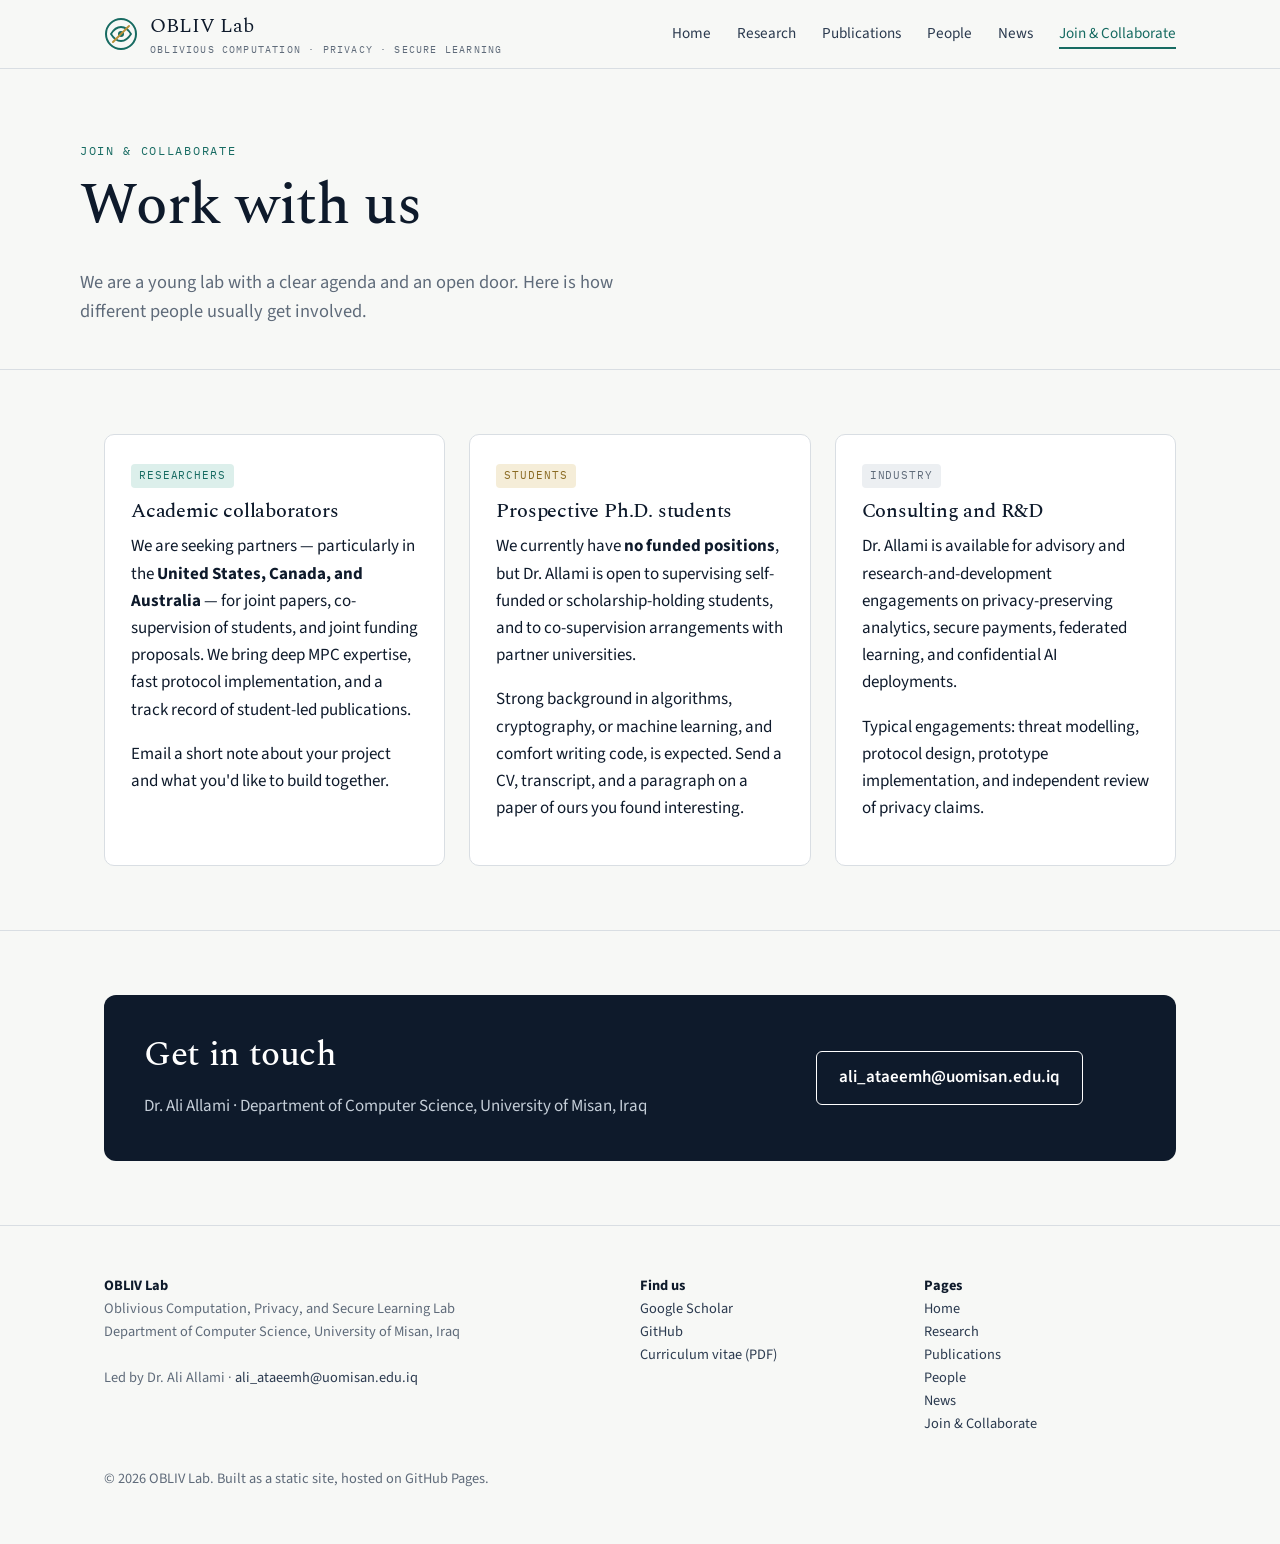
==== join.html @ cf1534f7 "Add files via upload" ====
<!DOCTYPE html><html lang="en"><head><meta charset="utf-8"><meta name="viewport" content="width=device-width,initial-scale=1">
<title>Join & Collaborate · OBLIV Lab · University of Misan</title><meta name="description" content="Collaborate with OBLIV Lab or apply as a PhD student.">
<meta property="og:title" content="Join & Collaborate · OBLIV Lab"><meta property="og:description" content="Collaborate with OBLIV Lab or apply as a PhD student.">
<link rel="preconnect" href="https://fonts.googleapis.com"><link href="https://fonts.googleapis.com/css2?family=Spectral:ital,wght@0,400;0,500;1,400;1,500&family=Source+Sans+3:wght@400;600&family=IBM+Plex+Mono:wght@400;500&display=swap" rel="stylesheet">
<link rel="stylesheet" href="assets/style.css">
<script type="application/ld+json">{"@context":"https://schema.org","@type":"Person","name":"Ali Allami","jobTitle":"Assistant Professor of Computer Science","affiliation":"University of Misan","email":"ali_ataeemh@uomisan.edu.iq","url":"https://aaallami.github.io/oblivlab/","sameAs":["https://scholar.google.com/citations?user=SB2VG4AAAAAJ","https://github.com/aaallami"]}</script>
</head><body>
<header><div class="wrap nav"><a class="brand" href="index.html"><svg width="34" height="34" viewBox="0 0 34 34" aria-hidden="true"><circle cx="17" cy="17" r="15" fill="none" stroke="#176B62" stroke-width="2"/><path d="M7 17c3-5 7-7 10-7s7 2 10 7c-3 5-7 7-10 7s-7-2-10-7z" fill="none" stroke="#176B62" stroke-width="1.8"/><circle cx="17" cy="17" r="3" fill="#176B62"/><path d="M9 25L25 9" stroke="#B8913A" stroke-width="2" stroke-linecap="round"/></svg><span>OBLIV Lab<small>Oblivious Computation · Privacy · Secure Learning</small></span></a>
<button class="menu" aria-label="Menu">Menu</button><ul><li><a href="index.html" class="">Home</a></li><li><a href="research.html" class="">Research</a></li><li><a href="publications.html" class="">Publications</a></li><li><a href="people.html" class="">People</a></li><li><a href="news.html" class="">News</a></li><li><a href="join.html" class="active">Join & Collaborate</a></li></ul></div></header>
<main><!--title:Join & Collaborate--><!--desc:Collaborate with OBLIV Lab or apply as a PhD student.-->
<div class="wrap" style="padding:72px 0 24px"><div class="eyebrow">Join & collaborate</div><h1>Work with us</h1><p class="lead muted" style="max-width:60ch;font-size:1.15rem">We are a young lab with a clear agenda and an open door. Here is how different people usually get involved.</p></div>
<section><div class="wrap grid c3">
 <div class="card reveal"><span class="tag">Researchers</span><h3 style="margin-top:12px">Academic collaborators</h3><p>We are seeking partners — particularly in the <strong>United States, Canada, and Australia</strong> — for joint papers, co-supervision of students, and joint funding proposals. We bring deep MPC expertise, fast protocol implementation, and a track record of student-led publications.</p><p>Email a short note about your project and what you'd like to build together.</p></div>
 <div class="card reveal"><span class="tag gold">Students</span><h3 style="margin-top:12px">Prospective Ph.D. students</h3><p>We currently have <strong>no funded positions</strong>, but Dr. Allami is open to supervising self-funded or scholarship-holding students, and to co-supervision arrangements with partner universities.</p><p>Strong background in algorithms, cryptography, or machine learning, and comfort writing code, is expected. Send a CV, transcript, and a paragraph on a paper of ours you found interesting.</p></div>
 <div class="card reveal"><span class="tag grey">Industry</span><h3 style="margin-top:12px">Consulting and R&amp;D</h3><p>Dr. Allami is available for advisory and research-and-development engagements on privacy-preserving analytics, secure payments, federated learning, and confidential AI deployments.</p><p>Typical engagements: threat modelling, protocol design, prototype implementation, and independent review of privacy claims.</p></div>
</div></section>
<section><div class="wrap"><div class="callout reveal"><div><h2>Get in touch</h2><p style="color:#C5CED8;margin:0">Dr. Ali Allami · Department of Computer Science, University of Misan, Iraq</p></div><div><a class="btn" href="mailto:ali_ataeemh@uomisan.edu.iq">ali_ataeemh@uomisan.edu.iq</a></div></div></div></section>
</main>
<footer><div class="wrap"><div class="cols"><div><strong style="color:var(--ink)">OBLIV Lab</strong><br>Oblivious Computation, Privacy, and Secure Learning Lab<br>Department of Computer Science, University of Misan, Iraq<br><br>Led by Dr. Ali Allami · <a href="mailto:ali_ataeemh@uomisan.edu.iq">ali_ataeemh@uomisan.edu.iq</a></div>
<div><strong style="color:var(--ink)">Find us</strong><br><a href="https://scholar.google.com/citations?user=SB2VG4AAAAAJ">Google Scholar</a><br><a href="https://github.com/aaallami">GitHub</a><br><a href="assets/Ali_Allami_CV.pdf">Curriculum vitae (PDF)</a></div>
<div><strong style="color:var(--ink)">Pages</strong><br><a href="index.html">Home</a><br><a href="research.html">Research</a><br><a href="publications.html">Publications</a><br><a href="people.html">People</a><br><a href="news.html">News</a><br><a href="join.html">Join & Collaborate</a></div></div>
<p style="margin-top:32px">© 2026 OBLIV Lab. Built as a static site, hosted on GitHub Pages.</p></div></footer>
<script src="assets/site.js"></script></body></html>
---- assets/style.css ----
:root{
  --ink:#0E1A2B; --ink-2:#2B3A4F; --muted:#5F6B7A; --line:#D9DEE3;
  --paper:#F7F8F6; --card:#FFFFFF; --teal:#176B62; --teal-soft:#DCEFEB; --gold:#B8913A;
  --display:"Spectral",Georgia,serif; --body:"Source Sans 3","Segoe UI",system-ui,sans-serif; --mono:"IBM Plex Mono",ui-monospace,monospace;
  --max:1120px;
}
*{box-sizing:border-box}
html{scroll-behavior:smooth}
body{margin:0;background:var(--paper);color:var(--ink);font-family:var(--body);font-size:17px;line-height:1.6}
a{color:var(--teal);text-decoration:none}
a:hover{text-decoration:underline}
:focus-visible{outline:2px solid var(--gold);outline-offset:3px}
.wrap{max-width:var(--max);margin:0 auto;padding:0 24px}
h1,h2,h3{font-family:var(--display);font-weight:500;line-height:1.15;margin:0 0 .5em;letter-spacing:-.01em}
h1{font-size:clamp(2.2rem,5vw,3.6rem)}
h2{font-size:clamp(1.6rem,3vw,2.2rem)}
h3{font-size:1.25rem}
p{margin:0 0 1em}
.eyebrow{font-family:var(--mono);font-size:.75rem;letter-spacing:.14em;text-transform:uppercase;color:var(--teal);margin-bottom:.8rem}
.muted{color:var(--muted)}
/* header */
header{position:sticky;top:0;z-index:10;background:rgba(247,248,246,.92);backdrop-filter:blur(8px);border-bottom:1px solid var(--line)}
.nav{display:flex;align-items:center;justify-content:space-between;height:68px}
.brand{display:flex;align-items:center;gap:12px;color:var(--ink);font-family:var(--display);font-size:1.25rem}
.brand:hover{text-decoration:none}
.brand small{display:block;font-family:var(--mono);font-size:.62rem;letter-spacing:.12em;text-transform:uppercase;color:var(--muted)}
.nav ul{list-style:none;display:flex;gap:26px;margin:0;padding:0}
.nav ul a{color:var(--ink-2);font-size:.95rem}
.nav ul a.active,.nav ul a:hover{color:var(--teal);text-decoration:none;border-bottom:2px solid var(--teal);padding-bottom:3px}
.menu{display:none;background:none;border:1px solid var(--line);border-radius:6px;padding:6px 10px;font:inherit;cursor:pointer}
@media(max-width:760px){.menu{display:block}.nav ul{display:none;position:absolute;left:0;right:0;top:68px;background:var(--paper);flex-direction:column;gap:0;padding:8px 24px 16px;border-bottom:1px solid var(--line)}.nav ul.open{display:flex}.nav ul li{padding:10px 0}}
/* hero */
.hero{padding:84px 0 64px;display:grid;grid-template-columns:1.1fr .9fr;gap:48px;align-items:center}
.hero h1 em{font-style:italic;color:var(--teal)}
.hero p.lead{font-size:1.2rem;color:var(--ink-2);max-width:54ch}
.btn{display:inline-block;padding:12px 22px;border-radius:6px;font-weight:600;border:1px solid var(--teal);color:var(--teal);transition:.2s}
.btn:hover{text-decoration:none;background:var(--teal);color:#fff}
.btn.primary{background:var(--teal);color:#fff}
.btn.primary:hover{background:#105149;border-color:#105149}
.actions{display:flex;gap:14px;flex-wrap:wrap;margin-top:26px}
@media(max-width:860px){.hero{grid-template-columns:1fr;padding:56px 0 40px}}
/* shares diagram */
.shares{width:100%;height:auto}
.shares .pkt{animation:travel 6s ease-in-out infinite}
.shares .pkt.d1{animation-delay:0s}.shares .pkt.d2{animation-delay:.4s}.shares .pkt.d3{animation-delay:.8s}
@keyframes travel{0%,15%{offset-distance:0%;opacity:0}25%{opacity:1}70%{opacity:1}85%,100%{offset-distance:100%;opacity:0}}
@media(prefers-reduced-motion:reduce){.shares .pkt{animation:none;offset-distance:55%}}
/* sections */
section{padding:64px 0;border-top:1px solid var(--line)}
.grid{display:grid;gap:24px}
.grid.c3{grid-template-columns:repeat(3,1fr)}
.grid.c2{grid-template-columns:repeat(2,1fr)}
@media(max-width:860px){.grid.c3,.grid.c2{grid-template-columns:1fr}}
.card{background:var(--card);border:1px solid var(--line);border-radius:10px;padding:26px;transition:.2s}
.card:hover{border-color:var(--teal);box-shadow:0 8px 24px rgba(14,26,43,.06)}
.card h3{margin-top:0}
.tag{display:inline-block;font-family:var(--mono);font-size:.7rem;letter-spacing:.08em;text-transform:uppercase;background:var(--teal-soft);color:var(--teal);border-radius:4px;padding:3px 8px;margin-right:6px}
.tag.gold{background:#F5EDD8;color:#8A6A22}
.tag.grey{background:#ECEFF2;color:var(--muted)}
.split{display:grid;grid-template-columns:1fr 2fr;gap:40px;align-items:start}
@media(max-width:860px){.split{grid-template-columns:1fr}}
/* stats strip */
.stats{display:flex;gap:48px;flex-wrap:wrap;padding:28px 0;border-top:1px solid var(--line);border-bottom:1px solid var(--line);margin-top:48px}
.stats div{font-family:var(--display);font-size:2rem;color:var(--ink)}
.stats div span{display:block;font-family:var(--mono);font-size:.7rem;letter-spacing:.12em;text-transform:uppercase;color:var(--muted)}
/* publications */
.filters{display:flex;gap:10px;flex-wrap:wrap;margin:0 0 28px}
.filters button{font:inherit;font-size:.9rem;padding:7px 14px;border:1px solid var(--line);background:#fff;border-radius:999px;cursor:pointer;color:var(--ink-2)}
.filters button.on{background:var(--ink);color:#fff;border-color:var(--ink)}
.year{font-family:var(--mono);font-size:.8rem;letter-spacing:.12em;color:var(--muted);margin:32px 0 10px;padding-top:24px;border-top:1px dashed var(--line)}
.pub{display:grid;grid-template-columns:36px 1fr;gap:14px;padding:16px 0;border-bottom:1px solid var(--line)}
.pub .n{font-family:var(--mono);font-size:.8rem;color:var(--muted);padding-top:4px}
.pub .t{font-weight:600;font-size:1.05rem}
.pub .a{color:var(--ink-2)}
.pub .a b{color:var(--ink);font-weight:600}
.pub .a .s{color:var(--teal)}
.pub .v{color:var(--muted);font-size:.95rem}
.pub .links a{font-size:.85rem;margin-right:12px;font-family:var(--mono)}
/* people */
.person{display:flex;gap:18px;align-items:flex-start}
.avatar{width:64px;height:64px;border-radius:50%;background:linear-gradient(135deg,var(--teal-soft),#C9DED9);display:grid;place-items:center;font-family:var(--display);color:var(--teal);font-size:1.3rem;flex:none;object-fit:cover}
.person small{display:block;color:var(--muted)}
/* timeline / news */
.news li{display:grid;grid-template-columns:120px 1fr;gap:20px;padding:14px 0;border-bottom:1px solid var(--line);list-style:none}
.news ul{padding:0;margin:0}
.news time{font-family:var(--mono);font-size:.78rem;color:var(--muted);padding-top:4px}
/* footer */
footer{padding:48px 0 40px;border-top:1px solid var(--line);color:var(--muted);font-size:.9rem}
footer .cols{display:grid;grid-template-columns:2fr 1fr 1fr;gap:32px}
footer a{color:var(--ink-2)}
@media(max-width:760px){footer .cols{grid-template-columns:1fr}}
.callout{background:var(--ink);color:#E9EEF2;border-radius:12px;padding:40px;display:grid;grid-template-columns:2fr 1fr;gap:32px;align-items:center}
.callout h2{color:#fff}.callout a.btn{border-color:#fff;color:#fff}.callout a.btn:hover{background:#fff;color:var(--ink)}
@media(max-width:760px){.callout{grid-template-columns:1fr;padding:28px}}
.reveal{opacity:0;transform:translateY(12px);transition:.6s ease}
.reveal.in{opacity:1;transform:none}
@media(prefers-reduced-motion:reduce){.reveal{opacity:1;transform:none;transition:none}}
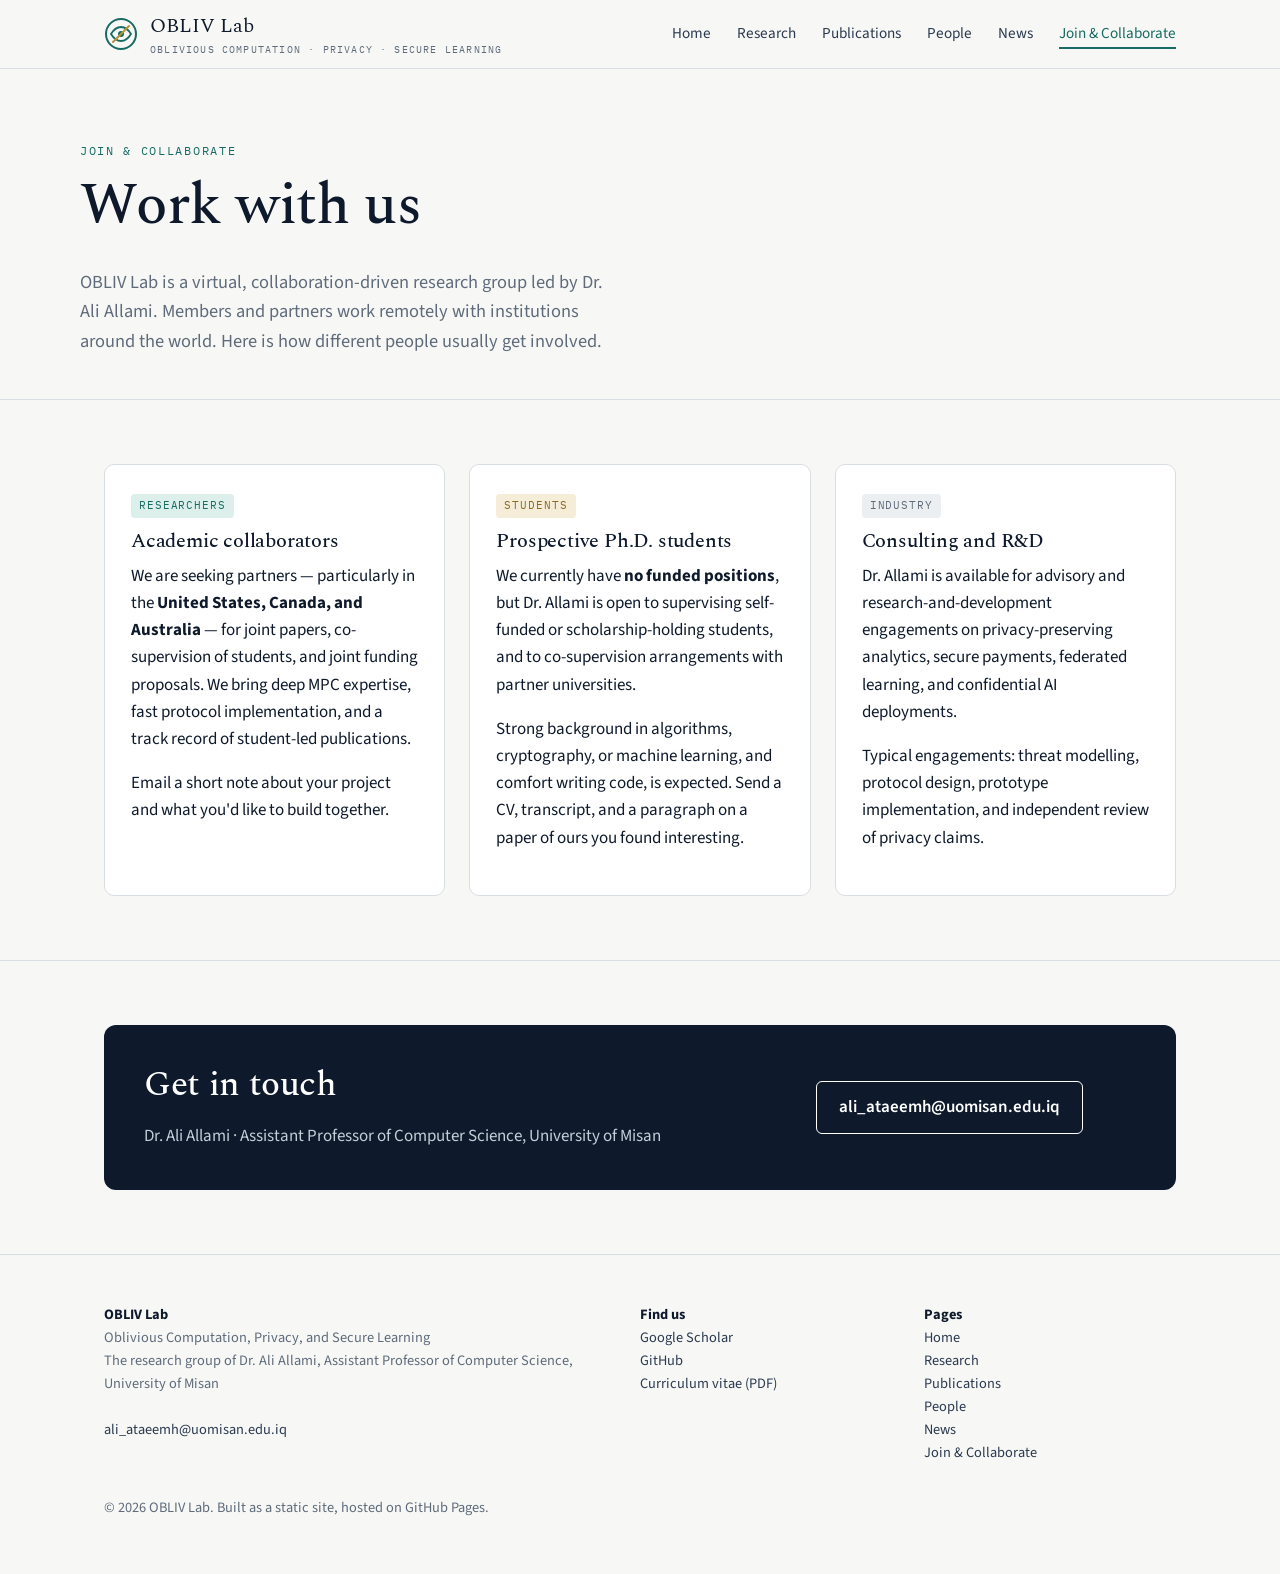
==== commit 3fd8c29a: "Add files via upload" ====
--- a/join.html
+++ b/join.html
@@ -1,22 +1,22 @@
-<!DOCTYPE html><html lang="en"><head><meta charset="utf-8"><meta name="viewport" content="width=device-width,initial-scale=1">
-<title>Join & Collaborate · OBLIV Lab · University of Misan</title><meta name="description" content="Collaborate with OBLIV Lab or apply as a PhD student.">
+<!DOCTYPE html><html lang="en"><head><meta charset="utf-8"><meta name="google-site-verification" content="lc9Xxmwd7JmNQHgeJWLd-fGD9Est5gwEQMhopIguGWw" /><meta name="viewport" content="width=device-width,initial-scale=1">
+<title>Join & Collaborate · OBLIV Lab · Ali Allami</title><meta name="description" content="Collaborate with OBLIV Lab or apply as a PhD student.">
 <meta property="og:title" content="Join & Collaborate · OBLIV Lab"><meta property="og:description" content="Collaborate with OBLIV Lab or apply as a PhD student.">
 <link rel="preconnect" href="https://fonts.googleapis.com"><link href="https://fonts.googleapis.com/css2?family=Spectral:ital,wght@0,400;0,500;1,400;1,500&family=Source+Sans+3:wght@400;600&family=IBM+Plex+Mono:wght@400;500&display=swap" rel="stylesheet">
 <link rel="stylesheet" href="assets/style.css">
-<script type="application/ld+json">{"@context":"https://schema.org","@type":"Person","name":"Ali Allami","jobTitle":"Assistant Professor of Computer Science","affiliation":"University of Misan","email":"ali_ataeemh@uomisan.edu.iq","url":"https://aaallami.github.io/oblivlab/","sameAs":["https://scholar.google.com/citations?user=SB2VG4AAAAAJ","https://github.com/aaallami"]}</script>
+<script type="application/ld+json">{"@context":"https://schema.org","@type":"Person","name":"Ali Allami","jobTitle":"Assistant Professor of Computer Science","affiliation":{"@type":"CollegeOrUniversity","name":"University of Misan"},"email":"ali_ataeemh@uomisan.edu.iq","url":"https://aaallami.github.io/Obliv-lab/","sameAs":["https://scholar.google.com/citations?user=SB2VG4AAAAAJ","https://github.com/aaallami"]}</script>
 </head><body>
 <header><div class="wrap nav"><a class="brand" href="index.html"><svg width="34" height="34" viewBox="0 0 34 34" aria-hidden="true"><circle cx="17" cy="17" r="15" fill="none" stroke="#176B62" stroke-width="2"/><path d="M7 17c3-5 7-7 10-7s7 2 10 7c-3 5-7 7-10 7s-7-2-10-7z" fill="none" stroke="#176B62" stroke-width="1.8"/><circle cx="17" cy="17" r="3" fill="#176B62"/><path d="M9 25L25 9" stroke="#B8913A" stroke-width="2" stroke-linecap="round"/></svg><span>OBLIV Lab<small>Oblivious Computation · Privacy · Secure Learning</small></span></a>
 <button class="menu" aria-label="Menu">Menu</button><ul><li><a href="index.html" class="">Home</a></li><li><a href="research.html" class="">Research</a></li><li><a href="publications.html" class="">Publications</a></li><li><a href="people.html" class="">People</a></li><li><a href="news.html" class="">News</a></li><li><a href="join.html" class="active">Join & Collaborate</a></li></ul></div></header>
 <main><!--title:Join & Collaborate--><!--desc:Collaborate with OBLIV Lab or apply as a PhD student.-->
-<div class="wrap" style="padding:72px 0 24px"><div class="eyebrow">Join & collaborate</div><h1>Work with us</h1><p class="lead muted" style="max-width:60ch;font-size:1.15rem">We are a young lab with a clear agenda and an open door. Here is how different people usually get involved.</p></div>
+<div class="wrap" style="padding:72px 0 24px"><div class="eyebrow">Join & collaborate</div><h1>Work with us</h1><p class="lead muted" style="max-width:60ch;font-size:1.15rem">OBLIV Lab is a virtual, collaboration-driven research group led by Dr. Ali Allami. Members and partners work remotely with institutions around the world. Here is how different people usually get involved.</p></div>
 <section><div class="wrap grid c3">
  <div class="card reveal"><span class="tag">Researchers</span><h3 style="margin-top:12px">Academic collaborators</h3><p>We are seeking partners — particularly in the <strong>United States, Canada, and Australia</strong> — for joint papers, co-supervision of students, and joint funding proposals. We bring deep MPC expertise, fast protocol implementation, and a track record of student-led publications.</p><p>Email a short note about your project and what you'd like to build together.</p></div>
  <div class="card reveal"><span class="tag gold">Students</span><h3 style="margin-top:12px">Prospective Ph.D. students</h3><p>We currently have <strong>no funded positions</strong>, but Dr. Allami is open to supervising self-funded or scholarship-holding students, and to co-supervision arrangements with partner universities.</p><p>Strong background in algorithms, cryptography, or machine learning, and comfort writing code, is expected. Send a CV, transcript, and a paragraph on a paper of ours you found interesting.</p></div>
  <div class="card reveal"><span class="tag grey">Industry</span><h3 style="margin-top:12px">Consulting and R&amp;D</h3><p>Dr. Allami is available for advisory and research-and-development engagements on privacy-preserving analytics, secure payments, federated learning, and confidential AI deployments.</p><p>Typical engagements: threat modelling, protocol design, prototype implementation, and independent review of privacy claims.</p></div>
 </div></section>
-<section><div class="wrap"><div class="callout reveal"><div><h2>Get in touch</h2><p style="color:#C5CED8;margin:0">Dr. Ali Allami · Department of Computer Science, University of Misan, Iraq</p></div><div><a class="btn" href="mailto:ali_ataeemh@uomisan.edu.iq">ali_ataeemh@uomisan.edu.iq</a></div></div></div></section>
+<section><div class="wrap"><div class="callout reveal"><div><h2>Get in touch</h2><p style="color:#C5CED8;margin:0">Dr. Ali Allami · Assistant Professor of Computer Science, University of Misan</p></div><div><a class="btn" href="mailto:ali_ataeemh@uomisan.edu.iq">ali_ataeemh@uomisan.edu.iq</a></div></div></div></section>
 </main>
-<footer><div class="wrap"><div class="cols"><div><strong style="color:var(--ink)">OBLIV Lab</strong><br>Oblivious Computation, Privacy, and Secure Learning Lab<br>Department of Computer Science, University of Misan, Iraq<br><br>Led by Dr. Ali Allami · <a href="mailto:ali_ataeemh@uomisan.edu.iq">ali_ataeemh@uomisan.edu.iq</a></div>
+<footer><div class="wrap"><div class="cols"><div><strong style="color:var(--ink)">OBLIV Lab</strong><br>Oblivious Computation, Privacy, and Secure Learning<br>The research group of Dr. Ali Allami, Assistant Professor of Computer Science, University of Misan<br><br><a href="mailto:ali_ataeemh@uomisan.edu.iq">ali_ataeemh@uomisan.edu.iq</a></div>
 <div><strong style="color:var(--ink)">Find us</strong><br><a href="https://scholar.google.com/citations?user=SB2VG4AAAAAJ">Google Scholar</a><br><a href="https://github.com/aaallami">GitHub</a><br><a href="assets/Ali_Allami_CV.pdf">Curriculum vitae (PDF)</a></div>
 <div><strong style="color:var(--ink)">Pages</strong><br><a href="index.html">Home</a><br><a href="research.html">Research</a><br><a href="publications.html">Publications</a><br><a href="people.html">People</a><br><a href="news.html">News</a><br><a href="join.html">Join & Collaborate</a></div></div>
 <p style="margin-top:32px">© 2026 OBLIV Lab. Built as a static site, hosted on GitHub Pages.</p></div></footer>
